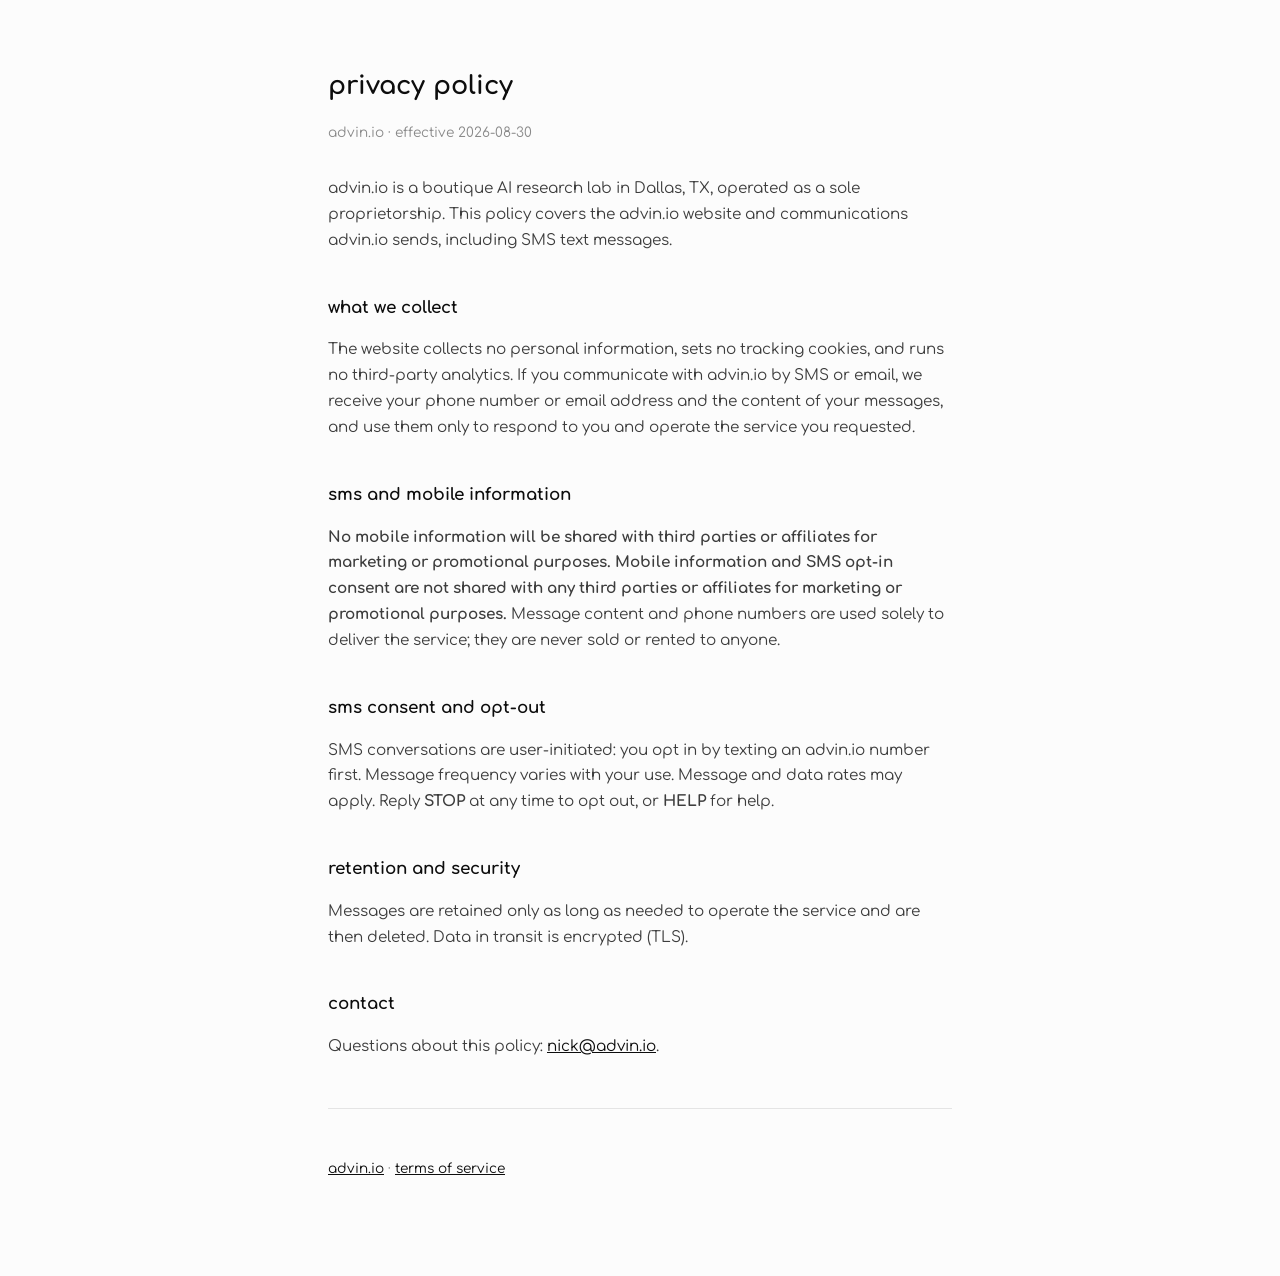
==== privacy.html @ c1d21977 "feat: privacy policy and terms of service pages Required for Twilio A2P 10DLC campaign vetting (err " ====
<!doctype html>
<html lang="en">
<head>
<meta charset="utf-8">
<meta name="viewport" content="width=device-width, initial-scale=1">
<title>privacy — advin.io</title>
<link rel="preconnect" href="https://fonts.googleapis.com">
<link rel="preconnect" href="https://fonts.gstatic.com" crossorigin>
<link href="https://fonts.googleapis.com/css2?family=Comfortaa:wght@400;700&display=swap" rel="stylesheet">
<style>
  :root { --paper: #fcfcfc; --ink: #0d0d0d; --ink-soft: #3d3d3d; --faint: #8a8a8a; --rule: #e4e4e4; --font: "Comfortaa", sans-serif; }
  * { box-sizing: border-box; }
  body { margin: 0; background: var(--paper); color: var(--ink); font-family: var(--font); line-height: 1.7; }
  main { max-width: 42rem; margin: 0 auto; padding: 4rem 1.5rem 6rem; }
  h1 { font-weight: 700; font-size: 1.6rem; margin: 0 0 0.25rem; }
  h2 { font-weight: 700; font-size: 1.05rem; margin: 2.5rem 0 0.5rem; }
  p, li { color: var(--ink-soft); font-size: 0.95rem; }
  .meta { color: var(--faint); font-size: 0.85rem; margin-bottom: 2rem; }
  a { color: var(--ink); }
  hr { border: 0; border-top: 1px solid var(--rule); margin: 3rem 0; }
  footer { color: var(--faint); font-size: 0.85rem; }
</style>
</head>
<body>
<main>
  <h1>privacy policy</h1>
  <p class="meta">advin.io · effective 2026-08-30</p>

  <p>advin.io is a boutique AI research lab in Dallas, TX, operated as a sole
  proprietorship. This policy covers the advin.io website and communications
  advin.io sends, including SMS text messages.</p>

  <h2>what we collect</h2>
  <p>The website collects no personal information, sets no tracking cookies,
  and runs no third-party analytics. If you communicate with advin.io by SMS
  or email, we receive your phone number or email address and the content of
  your messages, and use them only to respond to you and operate the service
  you requested.</p>

  <h2>sms and mobile information</h2>
  <p><strong>No mobile information will be shared with third parties or
  affiliates for marketing or promotional purposes. Mobile information and
  SMS opt-in consent are not shared with any third parties or affiliates for
  marketing or promotional purposes.</strong> Message content and phone
  numbers are used solely to deliver the service; they are never sold or
  rented to anyone.</p>

  <h2>sms consent and opt-out</h2>
  <p>SMS conversations are user-initiated: you opt in by texting an advin.io
  number first. Message frequency varies with your use. Message and data
  rates may apply. Reply <strong>STOP</strong> at any time to opt out, or
  <strong>HELP</strong> for help.</p>

  <h2>retention and security</h2>
  <p>Messages are retained only as long as needed to operate the service and
  are then deleted. Data in transit is encrypted (TLS).</p>

  <h2>contact</h2>
  <p>Questions about this policy: <a href="mailto:nick@advin.io">nick@advin.io</a>.</p>

  <hr>
  <footer><a href="/">advin.io</a> · <a href="/terms.html">terms&nbsp;of&nbsp;service</a></footer>
</main>
</body>
</html>
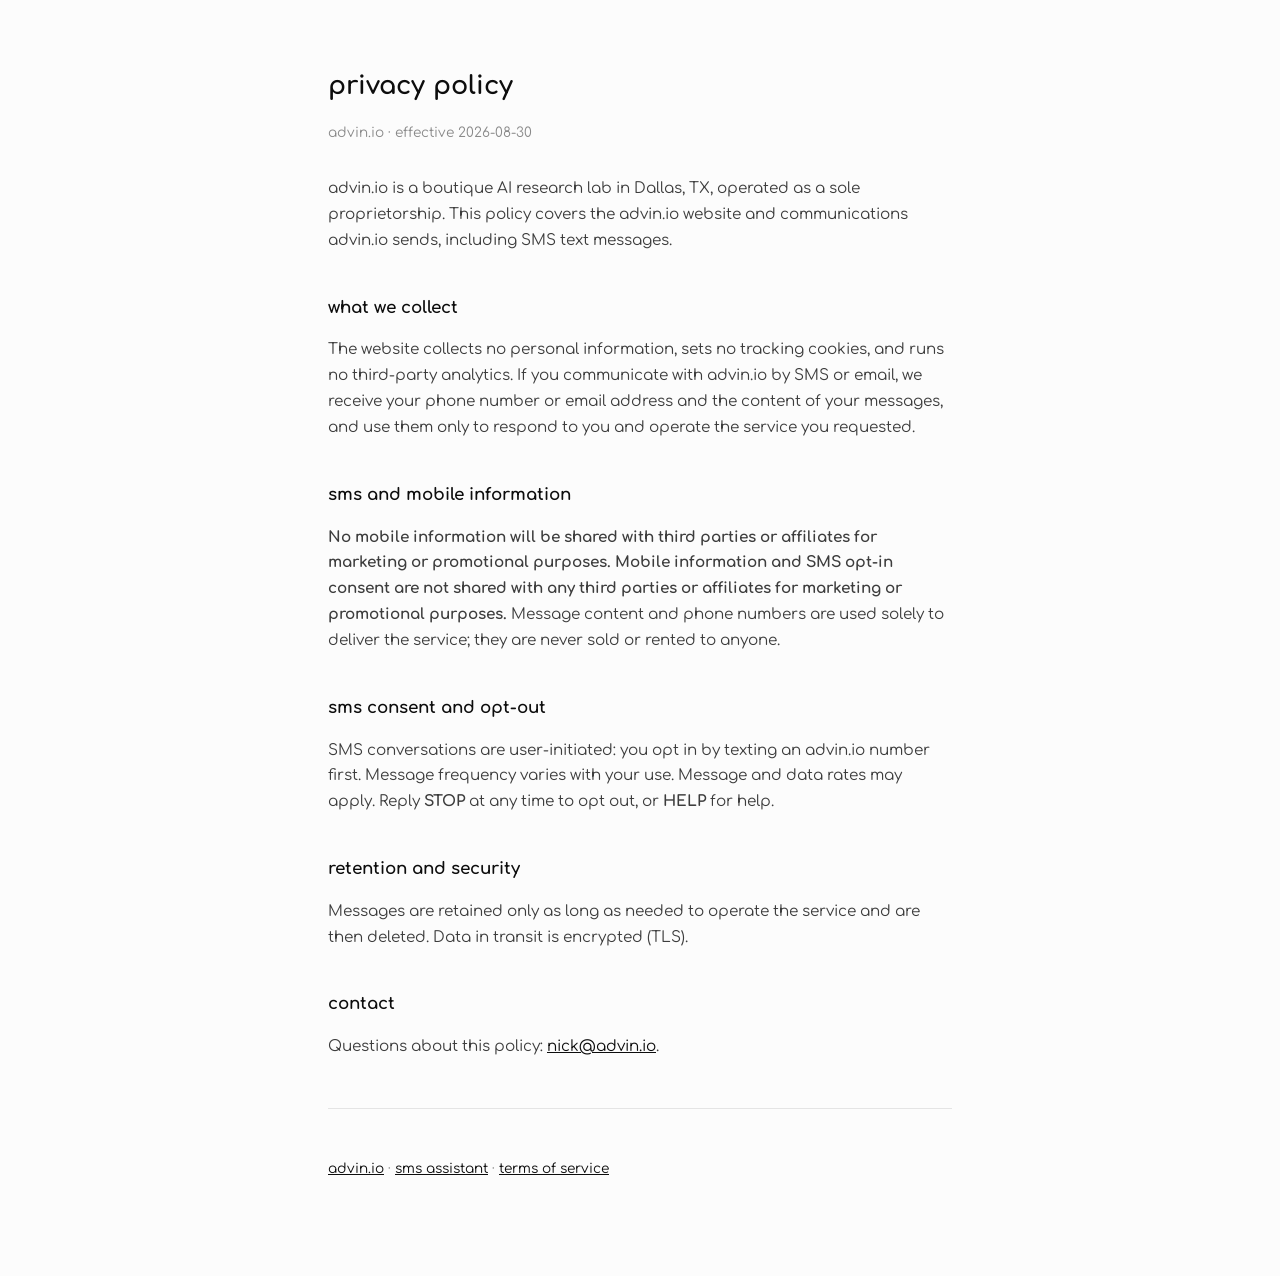
==== commit 93939061: "feat: SMS program page (A2P opt-in call-to-action) Twilio A2P vetting keeps rejecting the campaign's" ====
--- a/privacy.html
+++ b/privacy.html
@@ -59,7 +59,7 @@
   <p>Questions about this policy: <a href="mailto:nick@advin.io">nick@advin.io</a>.</p>
 
   <hr>
-  <footer><a href="/">advin.io</a> · <a href="/terms.html">terms&nbsp;of&nbsp;service</a></footer>
+  <footer><a href="/">advin.io</a> · <a href="sms.html">sms&nbsp;assistant</a> · <a href="terms.html">terms&nbsp;of&nbsp;service</a></footer>
 </main>
 </body>
 </html>
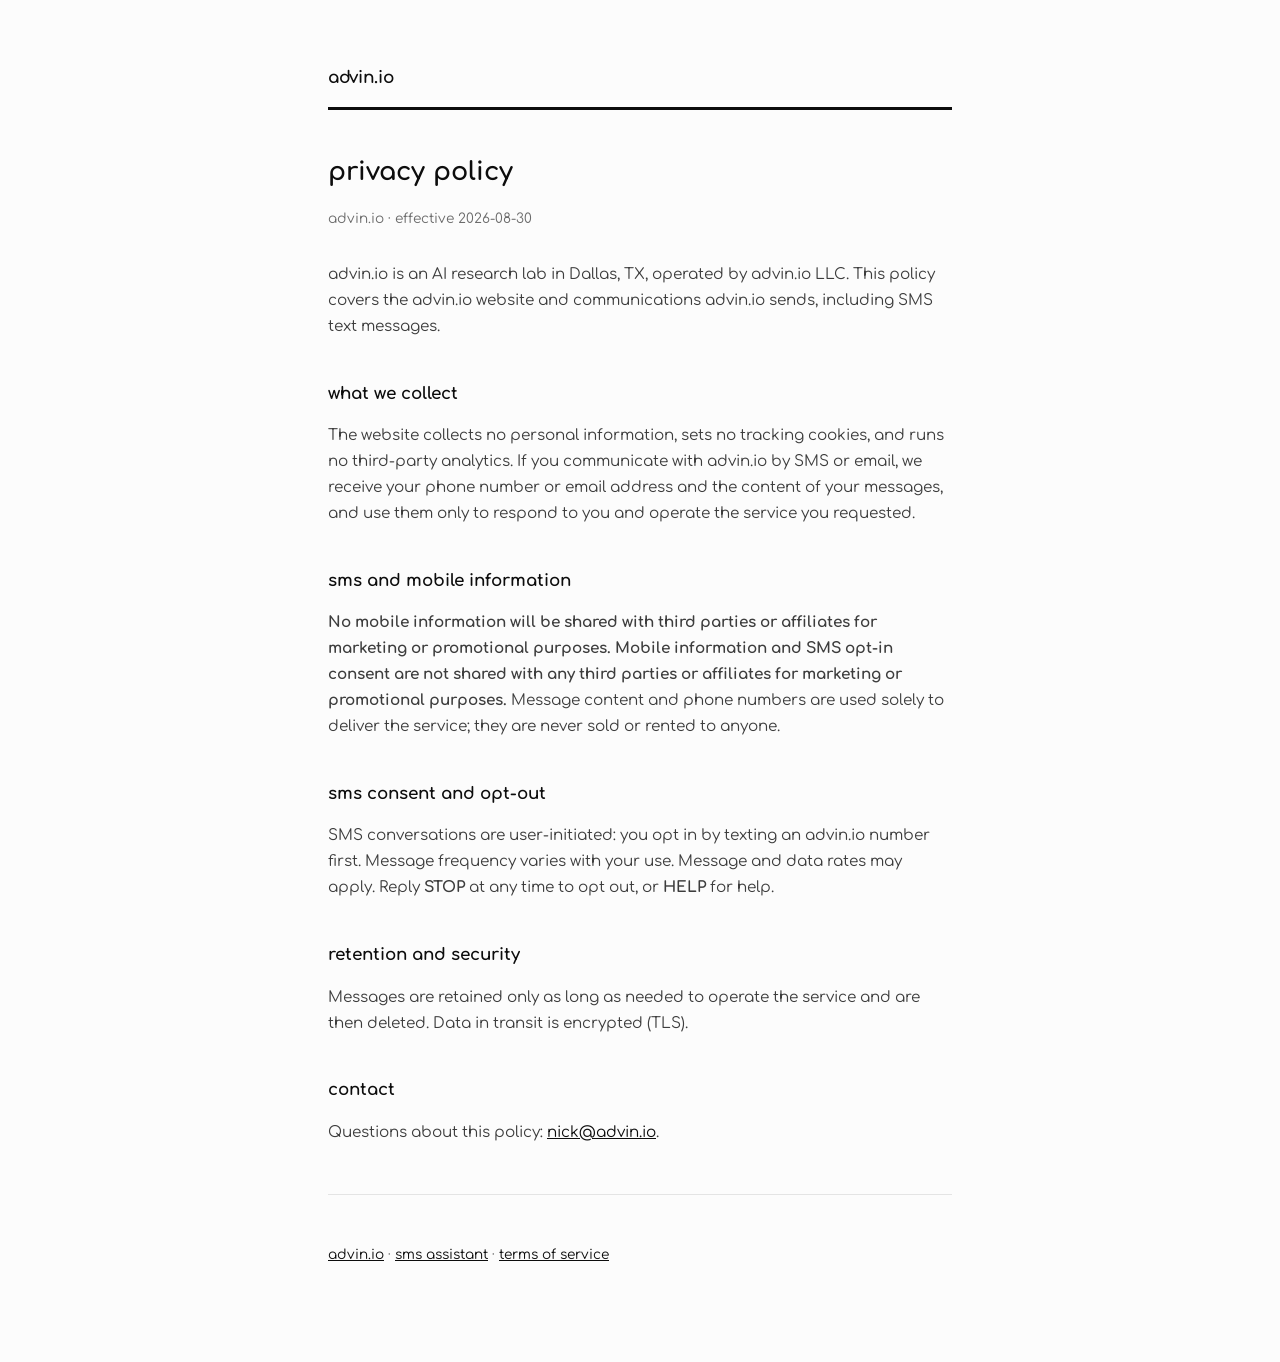
==== commit 22a4c138: "Two faces: ADVINIO dark mode, the A mark, LLC, depth and quiet motion Implements the brand-guide aud" ====
--- a/privacy.html
+++ b/privacy.html
@@ -4,30 +4,35 @@
 <meta charset="utf-8">
 <meta name="viewport" content="width=device-width, initial-scale=1">
 <title>privacy — advin.io</title>
+<link rel="icon" href="/favicon.svg" type="image/svg+xml">
+<link rel="icon" href="/favicon.ico" sizes="32x32">
+<link rel="apple-touch-icon" href="/apple-touch-icon.png">
 <link rel="preconnect" href="https://fonts.googleapis.com">
 <link rel="preconnect" href="https://fonts.gstatic.com" crossorigin>
 <link href="https://fonts.googleapis.com/css2?family=Comfortaa:wght@400;700&display=swap" rel="stylesheet">
 <style>
-  :root { --paper: #fcfcfc; --ink: #0d0d0d; --ink-soft: #3d3d3d; --faint: #8a8a8a; --rule: #e4e4e4; --font: "Comfortaa", sans-serif; }
+  :root { --paper: #fcfcfc; --ink: #0d0d0d; --ink-soft: #3d3d3d; --faint: #8a8a8a; --faint-text: #6b6b6b; --rule: #e4e4e4; --font: "Comfortaa", sans-serif; }
   * { box-sizing: border-box; }
   body { margin: 0; background: var(--paper); color: var(--ink); font-family: var(--font); line-height: 1.7; }
   main { max-width: 42rem; margin: 0 auto; padding: 4rem 1.5rem 6rem; }
   h1 { font-weight: 700; font-size: 1.6rem; margin: 0 0 0.25rem; }
   h2 { font-weight: 700; font-size: 1.05rem; margin: 2.5rem 0 0.5rem; }
   p, li { color: var(--ink-soft); font-size: 0.95rem; }
-  .meta { color: var(--faint); font-size: 0.85rem; margin-bottom: 2rem; }
+  .meta { color: var(--faint-text); font-size: 0.85rem; margin-bottom: 2rem; }
   a { color: var(--ink); }
   hr { border: 0; border-top: 1px solid var(--rule); margin: 3rem 0; }
-  footer { color: var(--faint); font-size: 0.85rem; }
+  .mast { display: flex; align-items: center; border-bottom: 3px solid var(--ink); padding-bottom: 14px; margin-bottom: 2.5rem; }
+  .mast a { font-weight: 700; font-size: 17px; letter-spacing: -0.02em; text-decoration: none; }
+  footer { color: var(--faint-text); font-size: 0.85rem; }
 </style>
 </head>
 <body>
 <main>
+  <div class="mast"><a href="/">advin.io</a></div>
   <h1>privacy policy</h1>
   <p class="meta">advin.io · effective 2026-08-30</p>
 
-  <p>advin.io is a boutique AI research lab in Dallas, TX, operated as a sole
-  proprietorship. This policy covers the advin.io website and communications
+  <p>advin.io is an AI research lab in Dallas, TX, operated by advin.io LLC. This policy covers the advin.io website and communications
   advin.io sends, including SMS text messages.</p>
 
   <h2>what we collect</h2>
